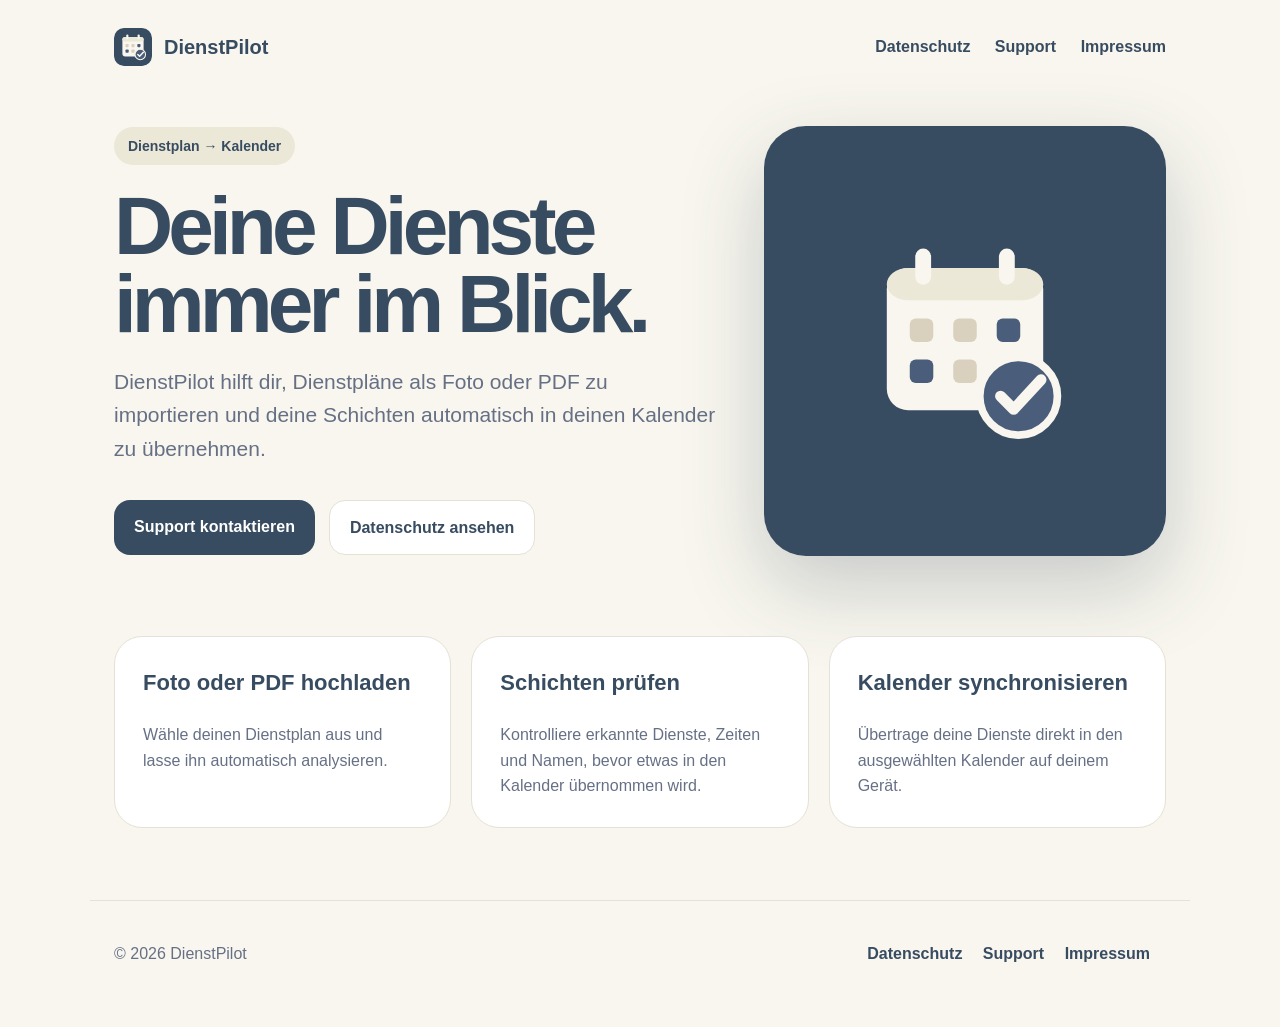
==== index.html @ 7389fa0c "Add DienstPilot website" ====
<!doctype html>
<html lang="de">
<head>
  <meta charset="utf-8">
  <meta name="viewport" content="width=device-width, initial-scale=1">
  <title>DienstPilot – Dienstplan automatisch in den Kalender</title>
  <meta name="description" content="DienstPilot erkennt deinen Dienstplan und überträgt deine Schichten automatisch in deinen Kalender.">
  <link rel="stylesheet" href="style.css">
  <link rel="icon" href="assets/logo.svg" type="image/svg+xml">
</head>
<body>
  <header class="site-header">
    <a class="brand" href="index.html"><img src="assets/logo.svg" alt="DienstPilot Logo">DienstPilot</a>
    <nav>
      <a href="privacy.html">Datenschutz</a>
      <a href="support.html">Support</a>
      <a href="imprint.html">Impressum</a>
    </nav>
  </header>

  <main>
    <section class="hero">
      <div>
        <span class="badge">Dienstplan → Kalender</span>
        <h1>Deine Dienste immer im Blick.</h1>
        <p class="lead">DienstPilot hilft dir, Dienstpläne als Foto oder PDF zu importieren und deine Schichten automatisch in deinen Kalender zu übernehmen.</p>
        <div class="cta-row">
          <a class="button primary" href="support.html">Support kontaktieren</a>
          <a class="button secondary" href="privacy.html">Datenschutz ansehen</a>
        </div>
      </div>
      <div class="hero-card">
        <img src="assets/logo.svg" alt="DienstPilot App Icon">
      </div>
    </section>

    <section class="section">
      <div class="grid">
        <div class="card">
          <h3>Foto oder PDF hochladen</h3>
          <p>Wähle deinen Dienstplan aus und lasse ihn automatisch analysieren.</p>
        </div>
        <div class="card">
          <h3>Schichten prüfen</h3>
          <p>Kontrolliere erkannte Dienste, Zeiten und Namen, bevor etwas in den Kalender übernommen wird.</p>
        </div>
        <div class="card">
          <h3>Kalender synchronisieren</h3>
          <p>Übertrage deine Dienste direkt in den ausgewählten Kalender auf deinem Gerät.</p>
        </div>
      </div>
    </section>
  </main>

  <footer class="footer">
    <div>© 2026 DienstPilot</div>
    <div>
      <a href="privacy.html">Datenschutz</a>
      <a href="support.html">Support</a>
      <a href="imprint.html">Impressum</a>
    </div>
  </footer>
</body>
</html>
---- style.css ----
:root {
  --blue: rgb(56, 76, 97);
  --blue-light: #4a5d7a;
  --cream: #f8f6ee;
  --cream-dark: #ece8d8;
  --text: #263241;
  --muted: #667085;
  --border: #e5e1d4;
  --white: #ffffff;
}

* { box-sizing: border-box; }

body {
  margin: 0;
  font-family: -apple-system, BlinkMacSystemFont, "Segoe UI", Roboto, Helvetica, Arial, sans-serif;
  color: var(--text);
  background: var(--cream);
  line-height: 1.6;
}

.site-header {
  max-width: 1100px;
  margin: 0 auto;
  padding: 28px 24px;
  display: flex;
  justify-content: space-between;
  align-items: center;
}

.brand {
  display: flex;
  gap: 12px;
  align-items: center;
  font-weight: 800;
  color: var(--blue);
  text-decoration: none;
  font-size: 20px;
}

.brand img { width: 38px; height: 38px; border-radius: 10px; }

nav a {
  color: var(--blue);
  text-decoration: none;
  margin-left: 20px;
  font-weight: 600;
}

.hero {
  max-width: 1100px;
  margin: 32px auto 80px;
  padding: 0 24px;
  display: grid;
  grid-template-columns: 1.2fr 0.8fr;
  gap: 48px;
  align-items: center;
}

.badge {
  display: inline-block;
  padding: 8px 14px;
  border-radius: 999px;
  background: var(--cream-dark);
  color: var(--blue);
  font-weight: 700;
  font-size: 14px;
}

h1 {
  font-size: clamp(44px, 8vw, 82px);
  line-height: 0.95;
  letter-spacing: -0.06em;
  margin: 22px 0;
  color: var(--blue);
}

.lead {
  font-size: 21px;
  color: var(--muted);
  max-width: 650px;
}

.cta-row {
  margin-top: 34px;
  display: flex;
  gap: 14px;
  flex-wrap: wrap;
}

.button {
  display: inline-block;
  padding: 14px 20px;
  border-radius: 16px;
  text-decoration: none;
  font-weight: 800;
}

.button.primary { background: var(--blue); color: white; }
.button.secondary { background: var(--white); color: var(--blue); border: 1px solid var(--border); }

.hero-card {
  background: var(--blue);
  border-radius: 42px;
  padding: 42px;
  min-height: 430px;
  display: flex;
  align-items: center;
  justify-content: center;
  box-shadow: 0 30px 80px rgba(56, 76, 97, 0.25);
}

.hero-card img { width: min(280px, 70vw); height: auto; }

.section {
  max-width: 1100px;
  margin: 0 auto 72px;
  padding: 0 24px;
}

.grid {
  display: grid;
  grid-template-columns: repeat(3, 1fr);
  gap: 20px;
}

.card {
  background: var(--white);
  border: 1px solid var(--border);
  border-radius: 28px;
  padding: 28px;
}

.card h3 { margin-top: 0; color: var(--blue); font-size: 22px; }
.card p { color: var(--muted); margin-bottom: 0; }

.legal-page {
  max-width: 860px;
  margin: 32px auto 80px;
  padding: 0 24px;
}

.legal-box {
  background: var(--white);
  border: 1px solid var(--border);
  border-radius: 28px;
  padding: 34px;
}

.legal-box h1 {
  font-size: clamp(34px, 5vw, 52px);
  letter-spacing: -0.04em;
}

.legal-box h2 {
  color: var(--blue);
  margin-top: 34px;
}

.legal-box a { color: var(--blue); font-weight: 700; }

.footer {
  max-width: 1100px;
  margin: 0 auto;
  padding: 40px 24px 60px;
  display: flex;
  justify-content: space-between;
  gap: 20px;
  border-top: 1px solid var(--border);
  color: var(--muted);
  flex-wrap: wrap;
}

.footer a { color: var(--blue); text-decoration: none; font-weight: 700; margin-right: 16px; }

@media (max-width: 800px) {
  .site-header { align-items: flex-start; gap: 18px; flex-direction: column; }
  nav a { margin-left: 0; margin-right: 16px; display: inline-block; margin-bottom: 8px; }
  .hero { grid-template-columns: 1fr; margin-top: 10px; }
  .grid { grid-template-columns: 1fr; }
  .hero-card { min-height: 280px; border-radius: 32px; }
}
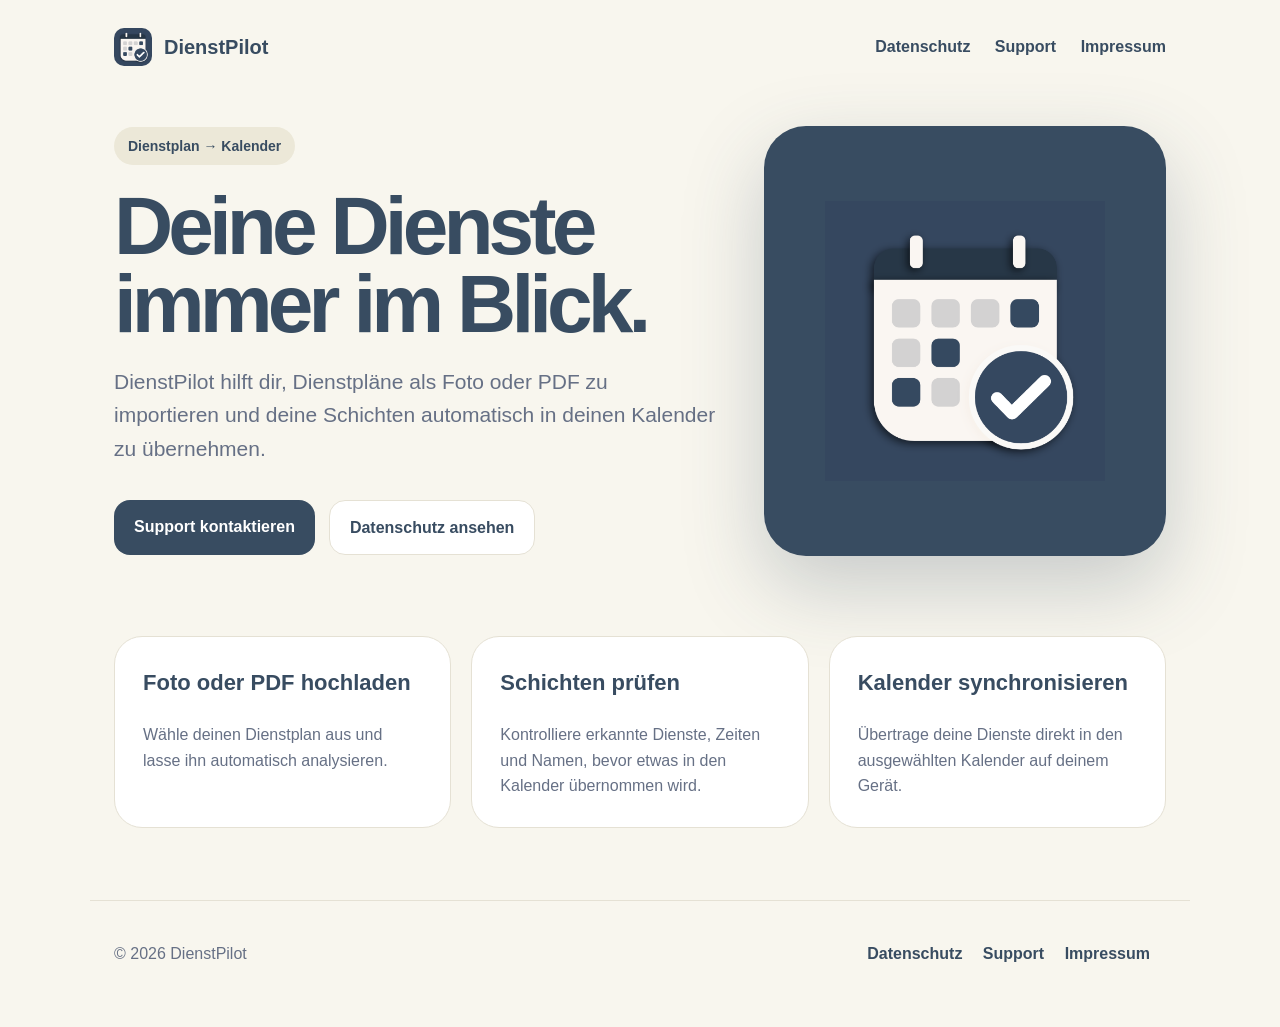
==== commit 3d9b7790: "Update website logo" ====
--- a/index.html
+++ b/index.html
@@ -6,11 +6,11 @@
   <title>DienstPilot – Dienstplan automatisch in den Kalender</title>
   <meta name="description" content="DienstPilot erkennt deinen Dienstplan und überträgt deine Schichten automatisch in deinen Kalender.">
   <link rel="stylesheet" href="style.css">
-  <link rel="icon" href="assets/logo.svg" type="image/svg+xml">
+  <link rel="icon" href="assets/dienstpilot_icon.png" type="image/svg+xml">
 </head>
 <body>
   <header class="site-header">
-    <a class="brand" href="index.html"><img src="assets/logo.svg" alt="DienstPilot Logo">DienstPilot</a>
+    <a class="brand" href="index.html"><img src="assets/dienstpilot_icon.png" alt="DienstPilot Logo">DienstPilot</a>
     <nav>
       <a href="privacy.html">Datenschutz</a>
       <a href="support.html">Support</a>
@@ -30,7 +30,7 @@
         </div>
       </div>
       <div class="hero-card">
-        <img src="assets/logo.svg" alt="DienstPilot App Icon">
+        <img src="assets/dienstpilot_icon.png" alt="DienstPilot App Icon">
       </div>
     </section>
 
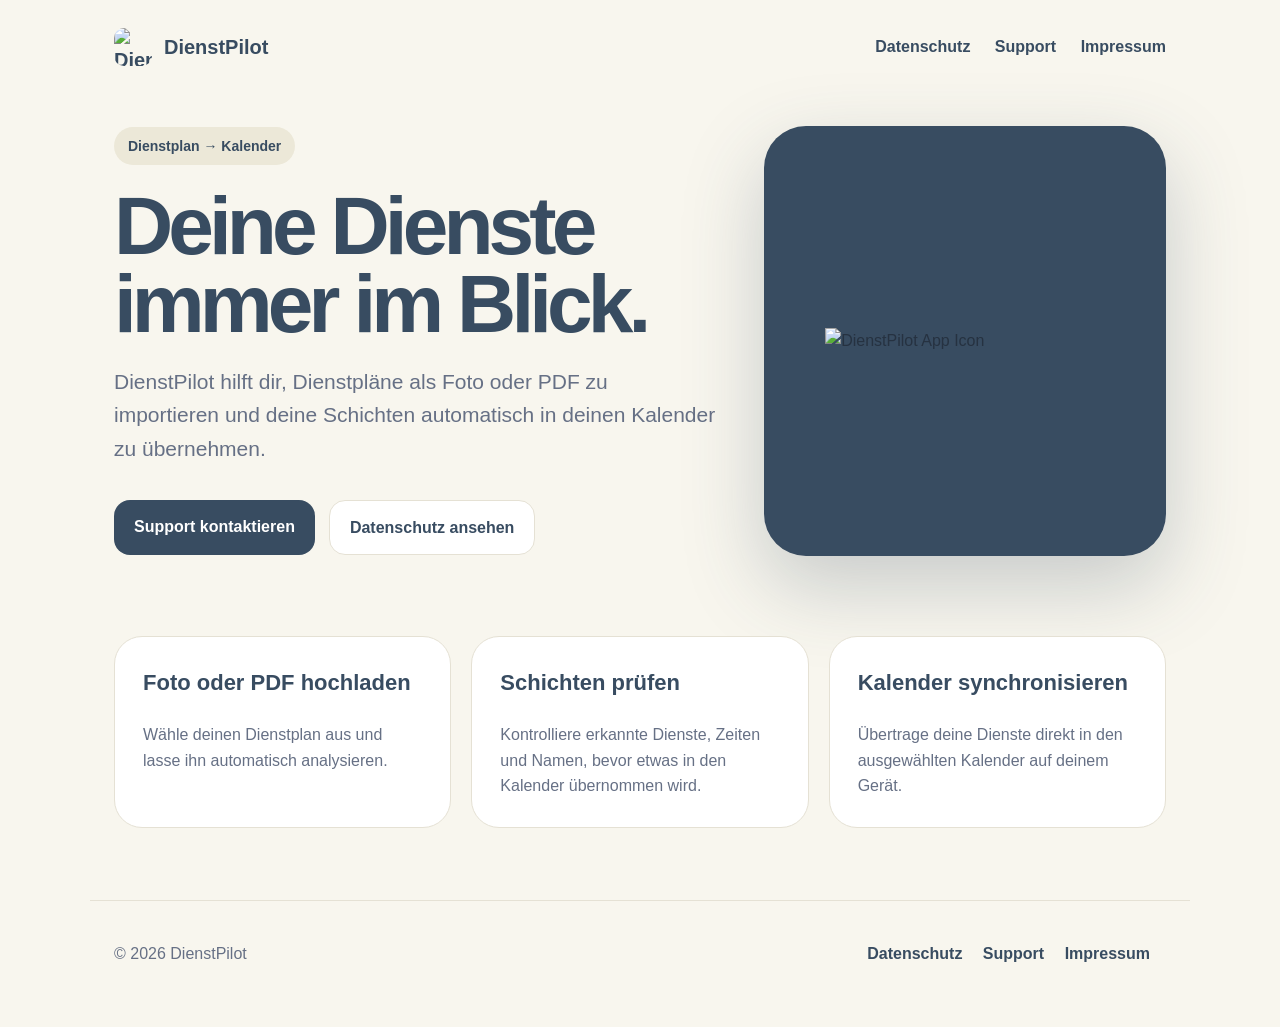
==== commit c472aaee: "Add DienstPilot website" ====
--- a/index.html
+++ b/index.html
@@ -6,11 +6,11 @@
   <title>DienstPilot – Dienstplan automatisch in den Kalender</title>
   <meta name="description" content="DienstPilot erkennt deinen Dienstplan und überträgt deine Schichten automatisch in deinen Kalender.">
   <link rel="stylesheet" href="style.css">
-  <link rel="icon" href="assets/dienstpilot_icon.png" type="image/svg+xml">
+  <link rel="icon" href="assets/dienstpilot_icon.svg" type="image/svg+xml">
 </head>
 <body>
   <header class="site-header">
-    <a class="brand" href="index.html"><img src="assets/dienstpilot_icon.png" alt="DienstPilot Logo">DienstPilot</a>
+    <a class="brand" href="index.html"><img src="assets/dienstpilot_icon.svg" alt="DienstPilot Logo">DienstPilot</a>
     <nav>
       <a href="privacy.html">Datenschutz</a>
       <a href="support.html">Support</a>
@@ -30,7 +30,7 @@
         </div>
       </div>
       <div class="hero-card">
-        <img src="assets/dienstpilot_icon.png" alt="DienstPilot App Icon">
+        <img src="assets/dienstpilot_icon.svg" alt="DienstPilot App Icon">
       </div>
     </section>
 
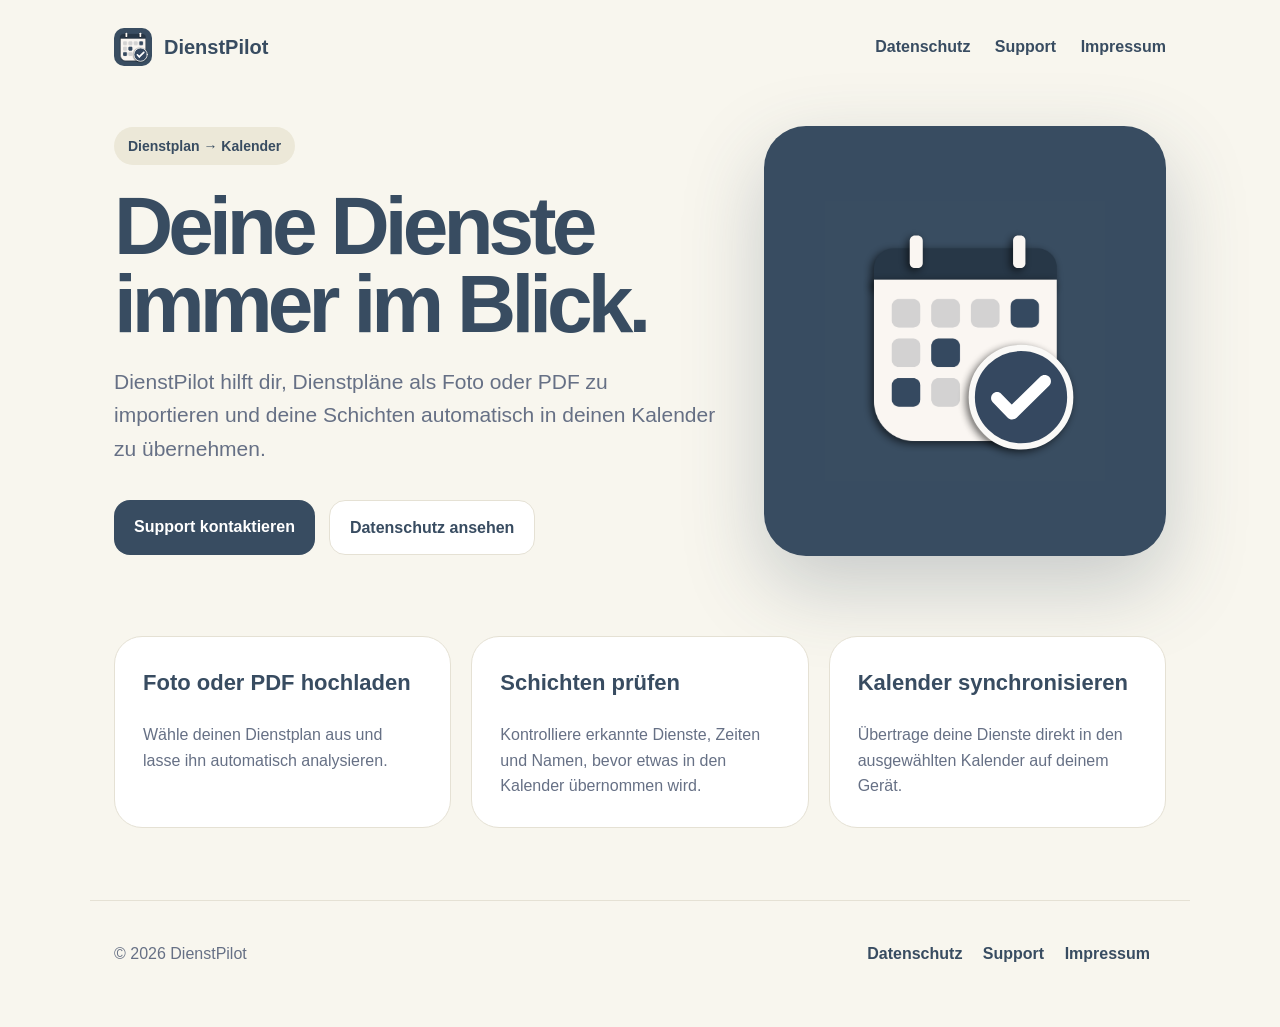
==== commit 87534be7: "Add DienstPilot website" ====
--- a/index.html
+++ b/index.html
@@ -6,11 +6,11 @@
   <title>DienstPilot – Dienstplan automatisch in den Kalender</title>
   <meta name="description" content="DienstPilot erkennt deinen Dienstplan und überträgt deine Schichten automatisch in deinen Kalender.">
   <link rel="stylesheet" href="style.css">
-  <link rel="icon" href="assets/dienstpilot_icon.svg" type="image/svg+xml">
+  <link rel="icon" href="assets/dienstplan_icon.svg" type="image/svg+xml">
 </head>
 <body>
   <header class="site-header">
-    <a class="brand" href="index.html"><img src="assets/dienstpilot_icon.svg" alt="DienstPilot Logo">DienstPilot</a>
+    <a class="brand" href="index.html"><img src="assets/dienstplan_icon.svg" alt="DienstPilot Logo">DienstPilot</a>
     <nav>
       <a href="privacy.html">Datenschutz</a>
       <a href="support.html">Support</a>
@@ -30,7 +30,7 @@
         </div>
       </div>
       <div class="hero-card">
-        <img src="assets/dienstpilot_icon.svg" alt="DienstPilot App Icon">
+        <img src="assets/dienstplan_icon.svg" alt="DienstPilot App Icon">
       </div>
     </section>
 
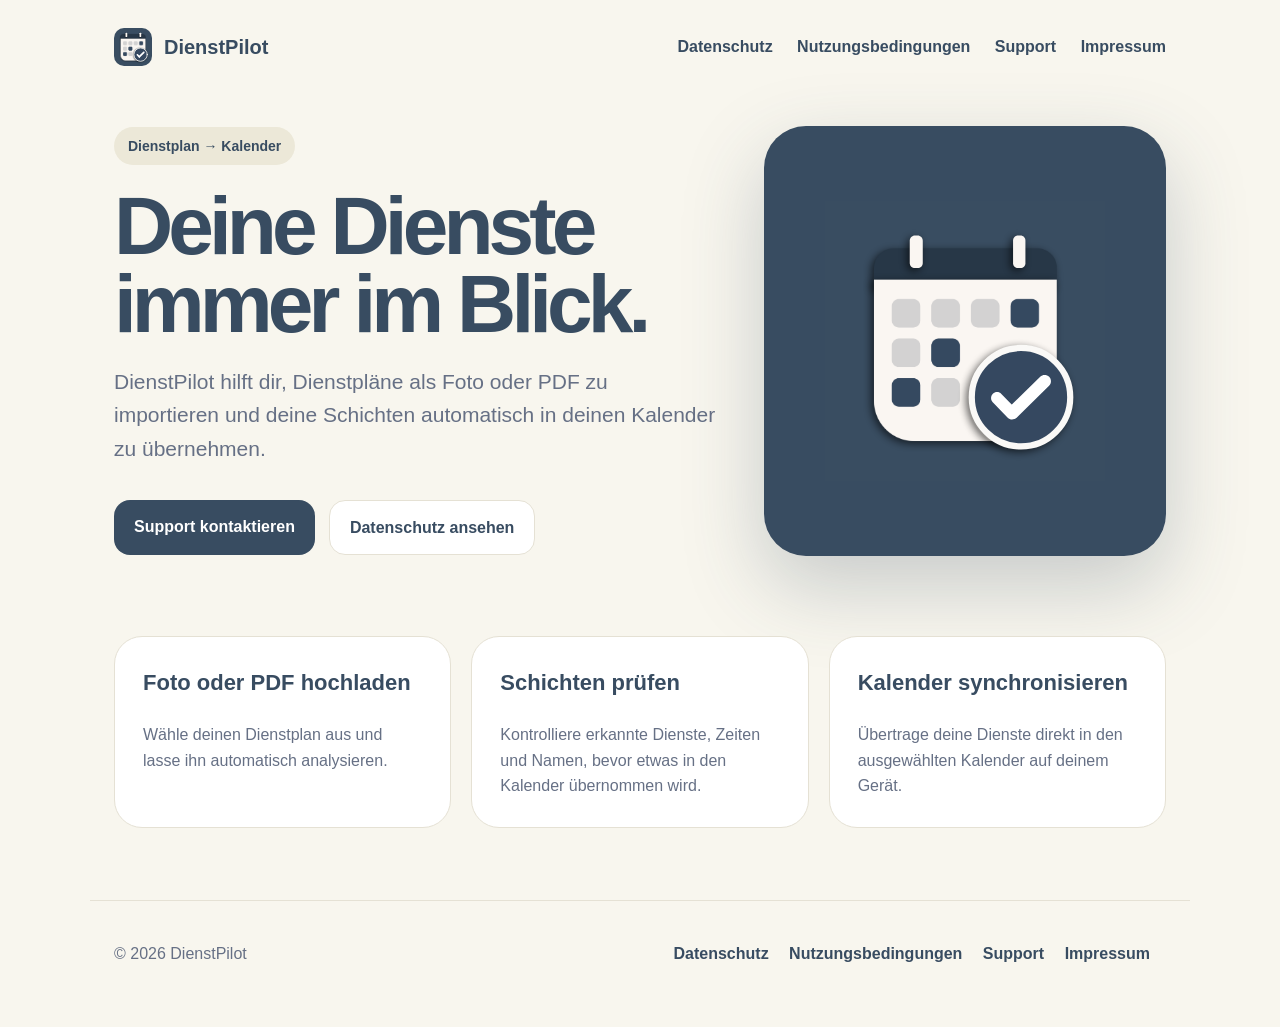
==== commit bc39a75f: "erweiterung um Terms" ====
--- a/index.html
+++ b/index.html
@@ -13,6 +13,7 @@
     <a class="brand" href="index.html"><img src="assets/dienstplan_icon.svg" alt="DienstPilot Logo">DienstPilot</a>
     <nav>
       <a href="privacy.html">Datenschutz</a>
+      <a href="terms.html">Nutzungsbedingungen</a>
       <a href="support.html">Support</a>
       <a href="imprint.html">Impressum</a>
     </nav>
@@ -56,6 +57,7 @@
     <div>© 2026 DienstPilot</div>
     <div>
       <a href="privacy.html">Datenschutz</a>
+      <a href="terms.html">Nutzungsbedingungen</a>
       <a href="support.html">Support</a>
       <a href="imprint.html">Impressum</a>
     </div>
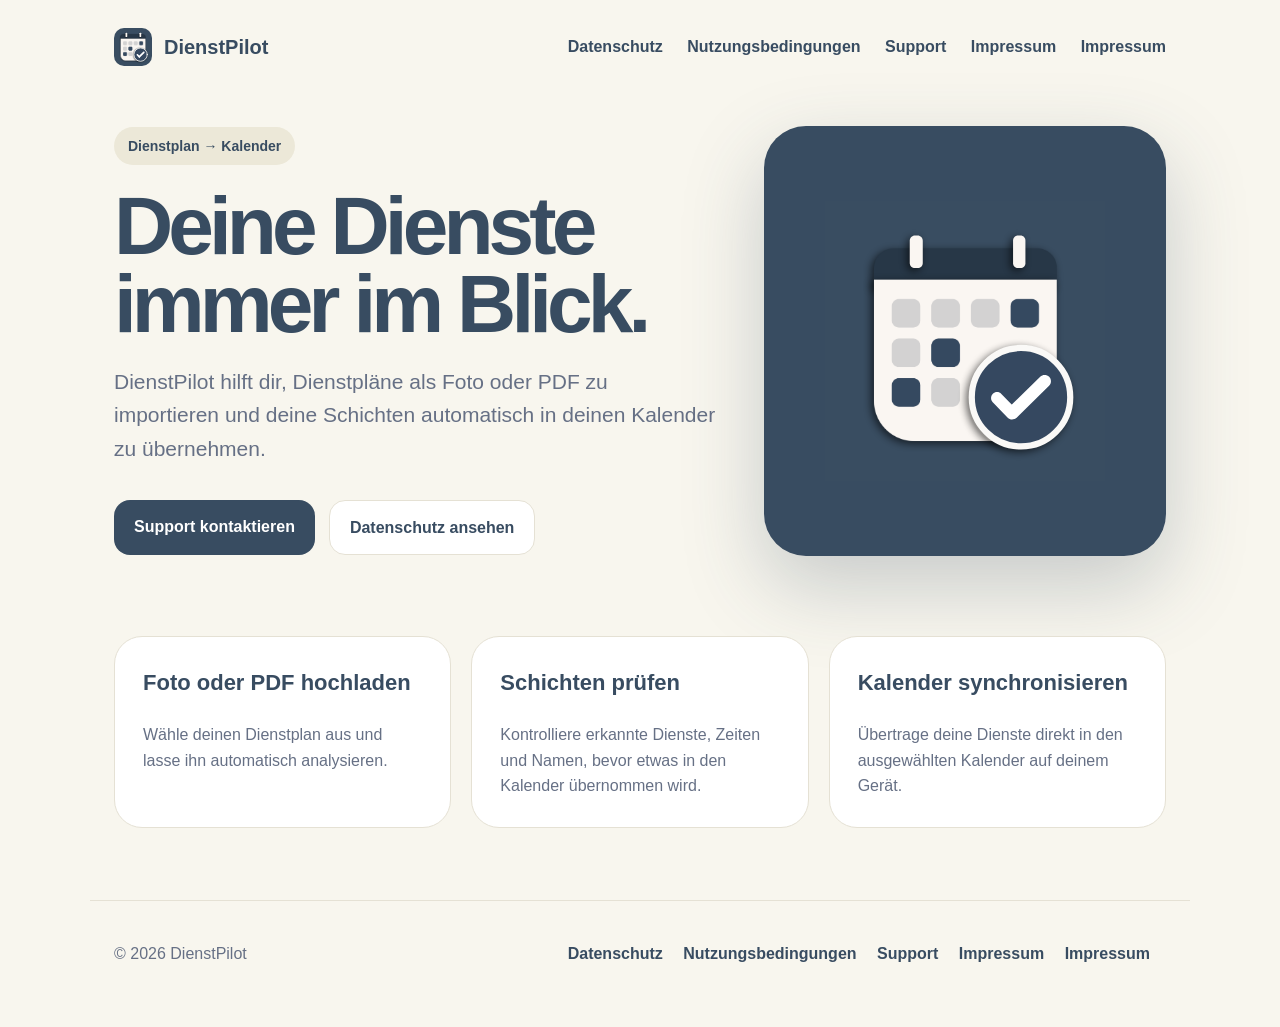
==== commit 2cc822ae: "Text optimieren" ====
--- a/index.html
+++ b/index.html
@@ -16,6 +16,7 @@
       <a href="terms.html">Nutzungsbedingungen</a>
       <a href="support.html">Support</a>
       <a href="imprint.html">Impressum</a>
+      <a href="terms.html">Impressum</a>
     </nav>
   </header>
 
@@ -60,6 +61,7 @@
       <a href="terms.html">Nutzungsbedingungen</a>
       <a href="support.html">Support</a>
       <a href="imprint.html">Impressum</a>
+      <a href="terms.html">Impressum</a>
     </div>
   </footer>
 </body>
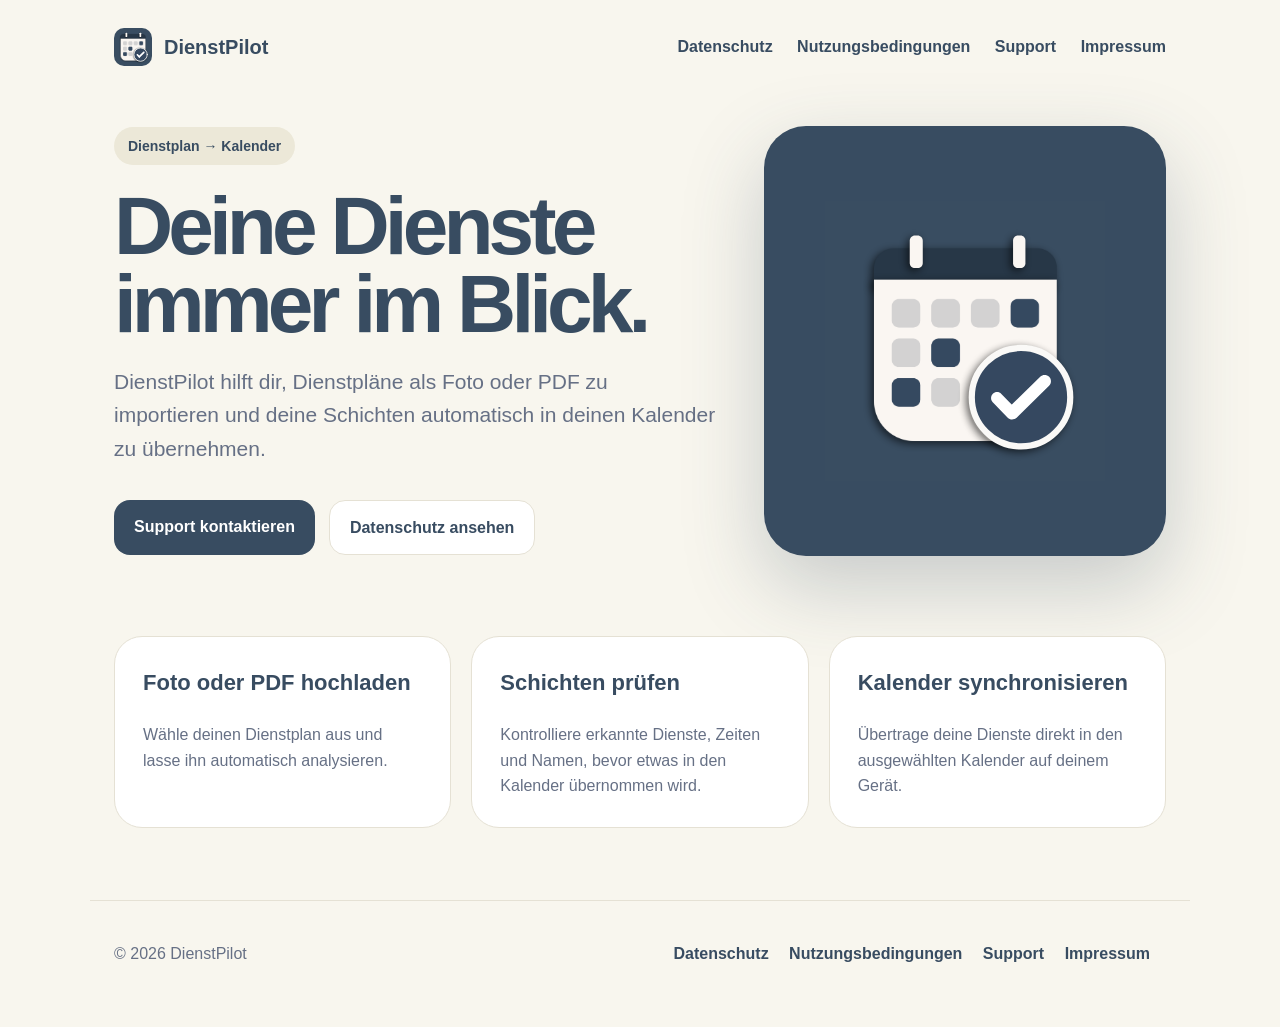
==== commit 82e39981: "Add terms link to website navigation" ====
--- a/index.html
+++ b/index.html
@@ -16,7 +16,6 @@
       <a href="terms.html">Nutzungsbedingungen</a>
       <a href="support.html">Support</a>
       <a href="imprint.html">Impressum</a>
-      <a href="terms.html">Impressum</a>
     </nav>
   </header>
 
@@ -61,7 +60,6 @@
       <a href="terms.html">Nutzungsbedingungen</a>
       <a href="support.html">Support</a>
       <a href="imprint.html">Impressum</a>
-      <a href="terms.html">Impressum</a>
     </div>
   </footer>
 </body>
